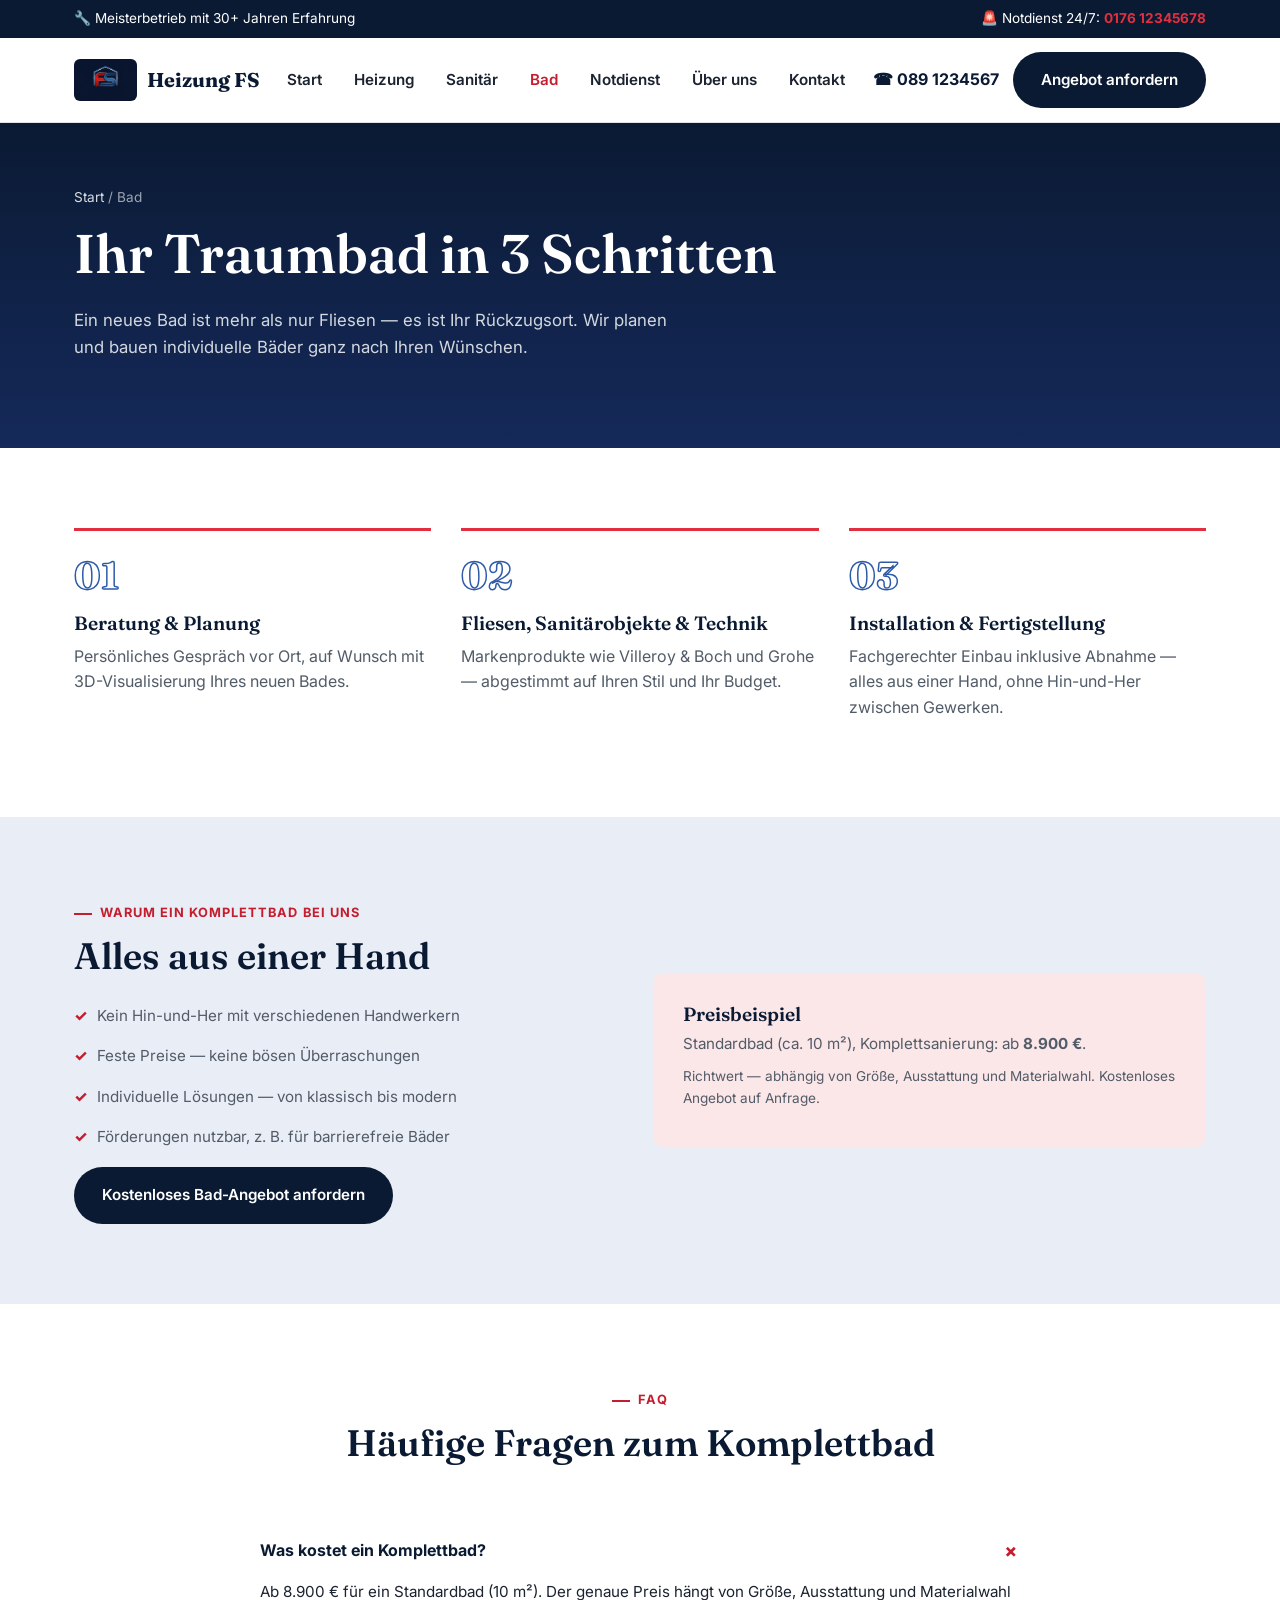
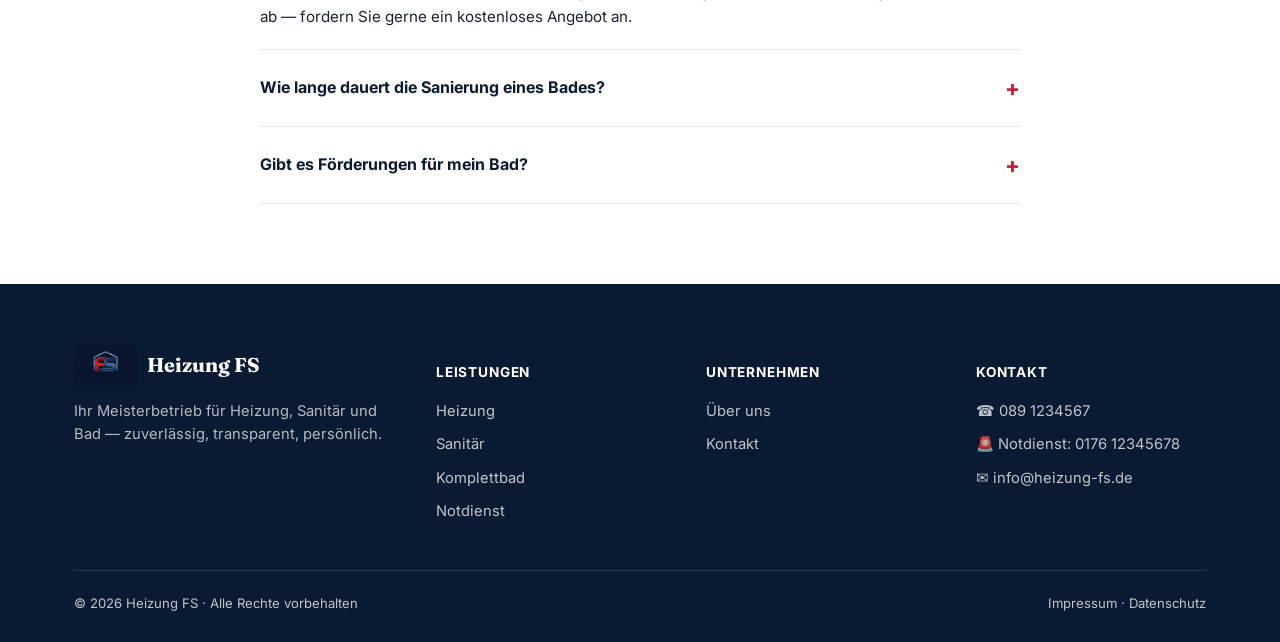
==== bad.html @ f5cf5ddc "Add files via upload" ====
<!DOCTYPE html>
<html lang="de">
<head>
<meta charset="UTF-8">
<meta name="viewport" content="width=device-width, initial-scale=1.0">
<title>Komplettbad | Heizung FS</title>
<meta name="description" content="Ihr Traumbad in 3 Schritten: Beratung, Planung und Installation aus einer Hand. Jetzt kostenloses Angebot anfordern.">
<link rel="preconnect" href="https://fonts.googleapis.com">
<link href="https://fonts.googleapis.com/css2?family=Fraunces:wght@500;600;700&family=Inter:wght@400;500;600;700;800&display=swap" rel="stylesheet">
<link rel="stylesheet" href="css/style.css">
</head>
<body>

<div class="emergency-strip">
  <div class="wrap">
    <span>🔧 Meisterbetrieb mit 30+ Jahren Erfahrung</span>
    <span>🚨 Notdienst 24/7: <a class="phone" href="tel:+4917612345678">0176 12345678</a></span>
  </div>
</div>

<header class="site-header">
  <div class="wrap nav-row">
    <a href="index.html" class="logo"><img src="img/logo.png" alt="Heizung FS Logo" class="logo-img"> Heizung FS</a>
    <nav class="main-nav">
      <a href="index.html">Start</a>
      <a href="heizung.html">Heizung</a>
      <a href="sanitaer.html">Sanitär</a>
      <a href="bad.html" class="active">Bad</a>
      <a href="notdienst.html">Notdienst</a>
      <a href="ueber-uns.html">Über uns</a>
      <a href="kontakt.html">Kontakt</a>
    </nav>
    <div class="nav-cta">
      <a href="tel:+4989123456" class="btn-text" style="font-weight:700;color:var(--blue-900);">☎ 089 1234567</a>
      <a href="kontakt.html" class="btn btn-dark">Angebot anfordern</a>
      <button class="menu-toggle" aria-label="Menü öffnen"><span></span><span></span><span></span></button>
    </div>
  </div>
</header>

<section class="page-hero">
  <div class="wrap">
    <div class="breadcrumb"><a href="index.html">Start</a> / Bad</div>
    <h1>Ihr Traumbad in 3 Schritten</h1>
    <p>Ein neues Bad ist mehr als nur Fliesen — es ist Ihr Rückzugsort. Wir planen und bauen individuelle Bäder ganz nach Ihren Wünschen.</p>
  </div>
</section>

<section class="bg-white">
  <div class="wrap">
    <div class="steps">
      <div class="step">
        <div class="num">01</div>
        <h3>Beratung &amp; Planung</h3>
        <p>Persönliches Gespräch vor Ort, auf Wunsch mit 3D-Visualisierung Ihres neuen Bades.</p>
      </div>
      <div class="step">
        <div class="num">02</div>
        <h3>Fliesen, Sanitärobjekte &amp; Technik</h3>
        <p>Markenprodukte wie Villeroy &amp; Boch und Grohe — abgestimmt auf Ihren Stil und Ihr Budget.</p>
      </div>
      <div class="step">
        <div class="num">03</div>
        <h3>Installation &amp; Fertigstellung</h3>
        <p>Fachgerechter Einbau inklusive Abnahme — alles aus einer Hand, ohne Hin-und-Her zwischen Gewerken.</p>
      </div>
    </div>
  </div>
</section>

<section class="bg-tint">
  <div class="wrap">
    <div class="grid-2" style="align-items:center;">
      <div>
        <div class="eyebrow">Warum ein Komplettbad bei uns</div>
        <h2>Alles aus einer Hand</h2>
        <ul class="checklist">
          <li>Kein Hin-und-Her mit verschiedenen Handwerkern</li>
          <li>Feste Preise — keine bösen Überraschungen</li>
          <li>Individuelle Lösungen — von klassisch bis modern</li>
          <li>Förderungen nutzbar, z. B. für barrierefreie Bäder</li>
        </ul>
        <a href="kontakt.html" class="btn btn-dark" style="margin-top:10px;">Kostenloses Bad-Angebot anfordern</a>
      </div>
      <div class="card" style="background:var(--orange-100);border:none;">
        <h3>Preisbeispiel</h3>
        <p style="font-size:0.95rem;">Standardbad (ca. 10 m²), Komplettsanierung: ab <strong>8.900 €</strong>.</p>
        <p style="font-size:0.85rem;color:var(--ink-soft);">Richtwert — abhängig von Größe, Ausstattung und Materialwahl. Kostenloses Angebot auf Anfrage.</p>
      </div>
    </div>
  </div>
</section>

<section class="bg-white">
  <div class="wrap">
    <div class="section-head center">
      <div class="eyebrow">FAQ</div>
      <h2>Häufige Fragen zum Komplettbad</h2>
    </div>
    <div style="max-width:760px;margin:0 auto;">
      <div class="faq-item open">
        <div class="faq-q"><span>Was kostet ein Komplettbad?</span><span class="icon-toggle">+</span></div>
        <div class="faq-a">Ab 8.900 € für ein Standardbad (10 m²). Der genaue Preis hängt von Größe, Ausstattung und Materialwahl ab — fordern Sie gerne ein kostenloses Angebot an.</div>
      </div>
      <div class="faq-item">
        <div class="faq-q"><span>Wie lange dauert die Sanierung eines Bades?</span><span class="icon-toggle">+</span></div>
        <div class="faq-a">In der Regel 1–2 Wochen, abhängig vom Umfang der Arbeiten und der Größe des Bades.</div>
      </div>
      <div class="faq-item">
        <div class="faq-q"><span>Gibt es Förderungen für mein Bad?</span><span class="icon-toggle">+</span></div>
        <div class="faq-a">Ja! Besonders für barrierefreie Bäder oder energieeffiziente Lösungen wie Fußbodenheizung gibt es Förderprogramme. Wir beraten Sie gerne dazu.</div>
      </div>
    </div>
  </div>
</section>

<footer class="site-footer">
  <div class="wrap">
    <div class="footer-grid">
      <div>
        <div class="logo" style="color:#fff;margin-bottom:14px;"><img src="img/logo.png" alt="Heizung FS Logo" class="logo-img"> Heizung FS</div>
        <p style="color:rgba(255,255,255,0.7);font-size:0.92rem;">Ihr Meisterbetrieb für Heizung, Sanitär und Bad — zuverlässig, transparent, persönlich.</p>
      </div>
      <div>
        <h4>Leistungen</h4>
        <ul>
          <li><a href="heizung.html">Heizung</a></li>
          <li><a href="sanitaer.html">Sanitär</a></li>
          <li><a href="bad.html">Komplettbad</a></li>
          <li><a href="notdienst.html">Notdienst</a></li>
        </ul>
      </div>
      <div>
        <h4>Unternehmen</h4>
        <ul>
          <li><a href="ueber-uns.html">Über uns</a></li>
          <li><a href="kontakt.html">Kontakt</a></li>
        </ul>
      </div>
      <div>
        <h4>Kontakt</h4>
        <ul>
          <li>☎ 089 1234567</li>
          <li>🚨 Notdienst: 0176 12345678</li>
          <li>✉ info@heizung-fs.de</li>
        </ul>
      </div>
    </div>
    <div class="footer-bottom">
      <span>© 2026 Heizung FS · Alle Rechte vorbehalten</span>
      <span><a href="#">Impressum</a> · <a href="#">Datenschutz</a></span>
    </div>
  </div>
</footer>

<script src="js/main.js"></script>
</body>
</html>
---- css/style.css ----
/* ===========================================================
   Heizung FS — Prototyp
   Palette: Tiefblau (Wasser/Vertrauen) + Wärme-Orange (Heizung)
   =========================================================== */

:root {
  /* Navy aus dem FS-Logo */
  --blue-900: #0a1a33;
  --blue-700: #15295a;
  --blue-500: #2e5ba8;
  --blue-100: #e9edf6;
  /* Rot aus dem FS-Logo, ersetzt das bisherige Orange als Hauptakzent */
  --orange-600: #c41e2e;
  --orange-500: #e0303f;
  --orange-100: #fbe6e8;
  --cream: #f6f5f3;
  --white: #ffffff;
  --ink: #1b2230;
  --ink-soft: #525c68;
  --line: #e1e2e6;
  --radius: 10px;
  --shadow: 0 10px 30px -10px rgba(10, 26, 51, 0.22);
  --maxw: 1180px;
  --font-display: "Fraunces", Georgia, serif;
  --font-body: "Inter", "Segoe UI", Arial, sans-serif;
}

* { box-sizing: border-box; }
html { scroll-behavior: smooth; }

body {
  margin: 0;
  font-family: var(--font-body);
  color: var(--ink);
  background: var(--cream);
  font-size: 16px;
  line-height: 1.6;
  -webkit-font-smoothing: antialiased;
}

img { max-width: 100%; display: block; }
a { color: inherit; text-decoration: none; }

.wrap {
  max-width: var(--maxw);
  margin: 0 auto;
  padding: 0 24px;
}

h1, h2, h3 {
  font-family: var(--font-display);
  font-weight: 600;
  line-height: 1.15;
  margin: 0 0 0.5em;
  color: var(--blue-900);
}

h1 { font-size: clamp(2.1rem, 5vw, 3.4rem); }
h2 { font-size: clamp(1.6rem, 3.2vw, 2.3rem); }
h3 { font-size: 1.2rem; }

p { margin: 0 0 1em; color: var(--ink-soft); }

.eyebrow {
  display: inline-flex;
  align-items: center;
  gap: 8px;
  font-size: 0.8rem;
  font-weight: 700;
  letter-spacing: 0.08em;
  text-transform: uppercase;
  color: var(--orange-600);
  margin-bottom: 0.9em;
}
.eyebrow::before {
  content: "";
  width: 18px;
  height: 2px;
  background: var(--orange-600);
  display: inline-block;
}

/* ---------- Buttons ---------- */
.btn {
  display: inline-flex;
  align-items: center;
  justify-content: center;
  gap: 8px;
  padding: 14px 26px;
  border-radius: 999px;
  font-weight: 600;
  font-size: 0.95rem;
  border: 2px solid transparent;
  cursor: pointer;
  transition: transform 0.15s ease, box-shadow 0.15s ease, background 0.15s ease;
  min-height: 48px;
}
.btn:active { transform: translateY(1px); }

.btn-primary {
  background: var(--orange-600);
  color: var(--white);
  box-shadow: 0 8px 20px -6px rgba(217, 98, 43, 0.55);
}
.btn-primary:hover { background: #c2541f; }

.btn-outline {
  background: transparent;
  border-color: rgba(255,255,255,0.55);
  color: var(--white);
}
.btn-outline:hover { background: rgba(255,255,255,0.12); }

.btn-dark {
  background: var(--blue-900);
  color: var(--white);
}
.btn-dark:hover { background: var(--blue-700); }

/* ---------- Top bar / emergency strip ---------- */
.emergency-strip {
  background: var(--blue-900);
  color: #fff;
  font-size: 0.85rem;
}
.emergency-strip .wrap {
  display: flex;
  align-items: center;
  justify-content: space-between;
  padding: 8px 24px;
  flex-wrap: wrap;
  gap: 6px;
}
.emergency-strip a.phone {
  color: var(--orange-500);
  font-weight: 700;
}

/* ---------- Header / Nav ---------- */
header.site-header {
  background: var(--white);
  border-bottom: 1px solid var(--line);
  position: sticky;
  top: 0;
  z-index: 50;
}
.nav-row {
  display: flex;
  align-items: center;
  justify-content: space-between;
  padding: 14px 24px;
  gap: 20px;
}
.logo {
  display: flex;
  align-items: center;
  gap: 10px;
  font-family: var(--font-display);
  font-weight: 700;
  font-size: 1.25rem;
  color: var(--blue-900);
  white-space: nowrap;
}
.logo .mark {
  width: 38px;
  height: 38px;
  border-radius: 9px;
  background: linear-gradient(135deg, var(--orange-500), var(--blue-700));
  display: flex;
  align-items: center;
  justify-content: center;
  color: #fff;
  font-weight: 800;
  font-size: 0.95rem;
  flex-shrink: 0;
}
.logo-img {
  height: 42px;
  width: auto;
  flex-shrink: 0;
  border-radius: 6px;
}

nav.main-nav {
  display: flex;
  align-items: center;
  gap: 28px;
}
nav.main-nav a {
  font-size: 0.95rem;
  font-weight: 600;
  color: var(--ink);
  padding: 6px 2px;
  position: relative;
}
nav.main-nav a.active { color: var(--orange-600); }
nav.main-nav a:hover { color: var(--orange-600); }

.nav-cta {
  display: flex;
  align-items: center;
  gap: 14px;
}

.menu-toggle {
  display: none;
  background: none;
  border: none;
  cursor: pointer;
  padding: 8px;
}
.menu-toggle span {
  display: block;
  width: 26px;
  height: 2px;
  background: var(--blue-900);
  margin: 5px 0;
}

/* ---------- Hero ---------- */
.hero {
  background: linear-gradient(180deg, var(--blue-900) 0%, var(--blue-700) 60%, var(--blue-700) 100%);
  color: #fff;
  position: relative;
  overflow: hidden;
}
.hero::after {
  content: "";
  position: absolute;
  right: -120px;
  top: -120px;
  width: 480px;
  height: 480px;
  border-radius: 50%;
  background: radial-gradient(circle, rgba(234,126,63,0.35), transparent 70%);
}
.hero-inner {
  display: grid;
  grid-template-columns: 1.1fr 0.9fr;
  gap: 50px;
  align-items: center;
  padding: 80px 24px 90px;
}
.hero h1 { color: #fff; }
.hero p.lead {
  color: rgba(255,255,255,0.82);
  font-size: 1.15rem;
  max-width: 520px;
}
.hero-actions {
  display: flex;
  gap: 14px;
  margin-top: 28px;
  flex-wrap: wrap;
}
.hero-badges {
  display: flex;
  gap: 28px;
  margin-top: 46px;
  flex-wrap: wrap;
}
.hero-badges div {
  font-size: 0.85rem;
  color: rgba(255,255,255,0.75);
  border-left: 2px solid var(--orange-500);
  padding-left: 12px;
}
.hero-badges strong {
  display: block;
  font-family: var(--font-display);
  font-size: 1.4rem;
  color: #fff;
}

.hero-visual {
  background: rgba(255,255,255,0.06);
  border: 1px solid rgba(255,255,255,0.15);
  border-radius: var(--radius);
  padding: 28px;
  backdrop-filter: blur(4px);
}
.hero-visual ul { list-style: none; margin: 0; padding: 0; }
.hero-visual li {
  display: flex;
  gap: 12px;
  align-items: flex-start;
  padding: 12px 0;
  border-bottom: 1px solid rgba(255,255,255,0.12);
  color: rgba(255,255,255,0.9);
  font-size: 0.95rem;
}
.hero-visual li:last-child { border-bottom: none; }
.hero-visual li .dot {
  width: 8px; height: 8px;
  border-radius: 50%;
  background: var(--orange-500);
  margin-top: 7px;
  flex-shrink: 0;
}

/* ---------- Page hero (Unterseiten, schmaler) ---------- */
.page-hero {
  background: linear-gradient(180deg, var(--blue-900), var(--blue-700));
  color: #fff;
  padding: 64px 24px 70px;
}
.page-hero .wrap { max-width: var(--maxw); }
.page-hero h1 { color: #fff; margin-bottom: 0.4em; }
.page-hero p { color: rgba(255,255,255,0.82); max-width: 600px; font-size: 1.05rem; }
.breadcrumb {
  font-size: 0.85rem;
  color: rgba(255,255,255,0.6);
  margin-bottom: 14px;
}
.breadcrumb a { color: rgba(255,255,255,0.85); }
.breadcrumb a:hover { color: var(--orange-500); }

/* ---------- Sections ---------- */
section { padding: 80px 0; }
section.tight { padding: 56px 0; }
.section-head {
  max-width: 680px;
  margin-bottom: 48px;
}
.section-head.center { margin-left: auto; margin-right: auto; text-align: center; }

.bg-white { background: var(--white); }
.bg-tint { background: var(--blue-100); }
.bg-dark { background: var(--blue-900); color: #fff; }
.bg-dark h2, .bg-dark h3 { color: #fff; }
.bg-dark p { color: rgba(255,255,255,0.78); }

/* ---------- Grids / cards ---------- */
.grid-3 {
  display: grid;
  grid-template-columns: repeat(3, 1fr);
  gap: 26px;
}
.grid-2 {
  display: grid;
  grid-template-columns: repeat(2, 1fr);
  gap: 26px;
}

.card {
  background: var(--white);
  border: 1px solid var(--line);
  border-radius: var(--radius);
  padding: 30px;
  transition: transform 0.2s ease, box-shadow 0.2s ease;
}
.card:hover { transform: translateY(-4px); box-shadow: var(--shadow); }
.card .icon {
  width: 48px; height: 48px;
  border-radius: 10px;
  background: var(--orange-100);
  color: var(--orange-600);
  display: flex; align-items: center; justify-content: center;
  font-size: 1.4rem;
  margin-bottom: 18px;
}
.card h3 { margin-bottom: 0.4em; }
.card p { margin-bottom: 0.6em; font-size: 0.95rem; }
.card a.more {
  font-weight: 700;
  font-size: 0.9rem;
  color: var(--blue-700);
}
.card a.more:hover { color: var(--orange-600); }

.checklist { list-style: none; margin: 0; padding: 0; }
.checklist li {
  display: flex;
  gap: 10px;
  padding: 8px 0;
  font-size: 0.95rem;
  color: var(--ink-soft);
}
.checklist li::before {
  content: "✓";
  color: var(--orange-600);
  font-weight: 800;
  flex-shrink: 0;
}

/* ---------- Steps ---------- */
.steps {
  display: grid;
  grid-template-columns: repeat(3, 1fr);
  gap: 30px;
  counter-reset: step;
}
.step {
  position: relative;
  padding-top: 14px;
  border-top: 3px solid var(--orange-500);
}
.step .num {
  font-family: var(--font-display);
  font-size: 2.4rem;
  color: var(--blue-100);
  -webkit-text-stroke: 1.5px var(--blue-500);
  color: transparent;
  margin-bottom: 6px;
  font-weight: 700;
}

/* ---------- Testimonials ---------- */
.testimonial {
  background: var(--white);
  border-radius: var(--radius);
  padding: 28px;
  border: 1px solid var(--line);
}
.testimonial p.quote {
  font-family: var(--font-display);
  font-size: 1.1rem;
  color: var(--ink);
  font-style: italic;
}
.testimonial .who {
  font-size: 0.85rem;
  color: var(--ink-soft);
  font-weight: 600;
}

/* ---------- CTA band ---------- */
.cta-band {
  background: linear-gradient(120deg, var(--orange-600), #c2541f);
  color: #fff;
  border-radius: 16px;
  padding: 50px;
  display: flex;
  align-items: center;
  justify-content: space-between;
  gap: 30px;
  flex-wrap: wrap;
}
.cta-band h2 { color: #fff; margin-bottom: 0.3em; }
.cta-band p { color: rgba(255,255,255,0.9); margin-bottom: 0; }

/* ---------- FAQ ---------- */
.faq-item {
  border-bottom: 1px solid var(--line);
  padding: 20px 0;
}
.faq-q {
  display: flex;
  justify-content: space-between;
  align-items: center;
  cursor: pointer;
  font-weight: 700;
  color: var(--blue-900);
  gap: 16px;
}
.faq-q .icon-toggle {
  font-size: 1.4rem;
  color: var(--orange-600);
  flex-shrink: 0;
  transition: transform 0.2s ease;
}
.faq-item.open .icon-toggle { transform: rotate(45deg); }
.faq-a {
  display: none;
  margin-top: 12px;
  font-size: 0.95rem;
}
.faq-item.open .faq-a { display: block; }

/* ---------- Notdienst-specific ---------- */
.emergency-hero {
  background: radial-gradient(circle at 20% 20%, #b8401b, var(--blue-900) 65%);
}
.pulse-dot {
  width: 12px; height: 12px;
  border-radius: 50%;
  background: #4caf6d;
  display: inline-block;
  position: relative;
}
.pulse-dot::after {
  content: "";
  position: absolute;
  inset: -4px;
  border-radius: 50%;
  border: 2px solid #4caf6d;
  animation: pulse 1.6s infinite;
}
@keyframes pulse {
  0% { transform: scale(0.8); opacity: 0.9; }
  100% { transform: scale(1.8); opacity: 0; }
}
.big-phone {
  font-family: var(--font-display);
  font-size: clamp(2rem, 6vw, 3.2rem);
  color: #fff;
  font-weight: 700;
}

/* ---------- Footer ---------- */
footer.site-footer {
  background: var(--blue-900);
  color: rgba(255,255,255,0.75);
  padding: 60px 0 28px;
}
.footer-grid {
  display: grid;
  grid-template-columns: 1.4fr 1fr 1fr 1fr;
  gap: 40px;
  padding-bottom: 36px;
  border-bottom: 1px solid rgba(255,255,255,0.12);
}
.footer-grid h4 {
  color: #fff;
  font-size: 0.85rem;
  letter-spacing: 0.06em;
  text-transform: uppercase;
  margin-bottom: 16px;
}
.footer-grid ul { list-style: none; margin: 0; padding: 0; }
.footer-grid li { margin-bottom: 10px; font-size: 0.92rem; }
.footer-grid a:hover { color: var(--orange-500); }
.footer-bottom {
  display: flex;
  justify-content: space-between;
  align-items: center;
  padding-top: 22px;
  font-size: 0.82rem;
  flex-wrap: wrap;
  gap: 12px;
}
.footer-bottom a:hover { color: var(--orange-500); }

/* ---------- Responsive ---------- */
@media (max-width: 940px) {
  .hero-inner { grid-template-columns: 1fr; padding: 56px 24px 60px; }
  .grid-3, .grid-2, .steps { grid-template-columns: 1fr; }
  .footer-grid { grid-template-columns: 1fr 1fr; }
}

@media (max-width: 760px) {
  nav.main-nav {
    position: fixed;
    top: 70px;
    left: 0; right: 0;
    background: var(--white);
    flex-direction: column;
    align-items: flex-start;
    padding: 20px 24px;
    gap: 18px;
    border-bottom: 1px solid var(--line);
    transform: translateY(-110%);
    transition: transform 0.25s ease;
    box-shadow: var(--shadow);
  }
  nav.main-nav.open { transform: translateY(0); }
  .menu-toggle { display: block; }
  .nav-cta .btn-text { display: none; }
  .footer-grid { grid-template-columns: 1fr; }
  .cta-band { flex-direction: column; text-align: center; padding: 36px 24px; }
  section { padding: 56px 0; }
  .emergency-strip .wrap { justify-content: center; text-align: center; }
}

@media (max-width: 420px) {
  .nav-cta .btn { padding: 10px 16px; font-size: 0.85rem; }
}
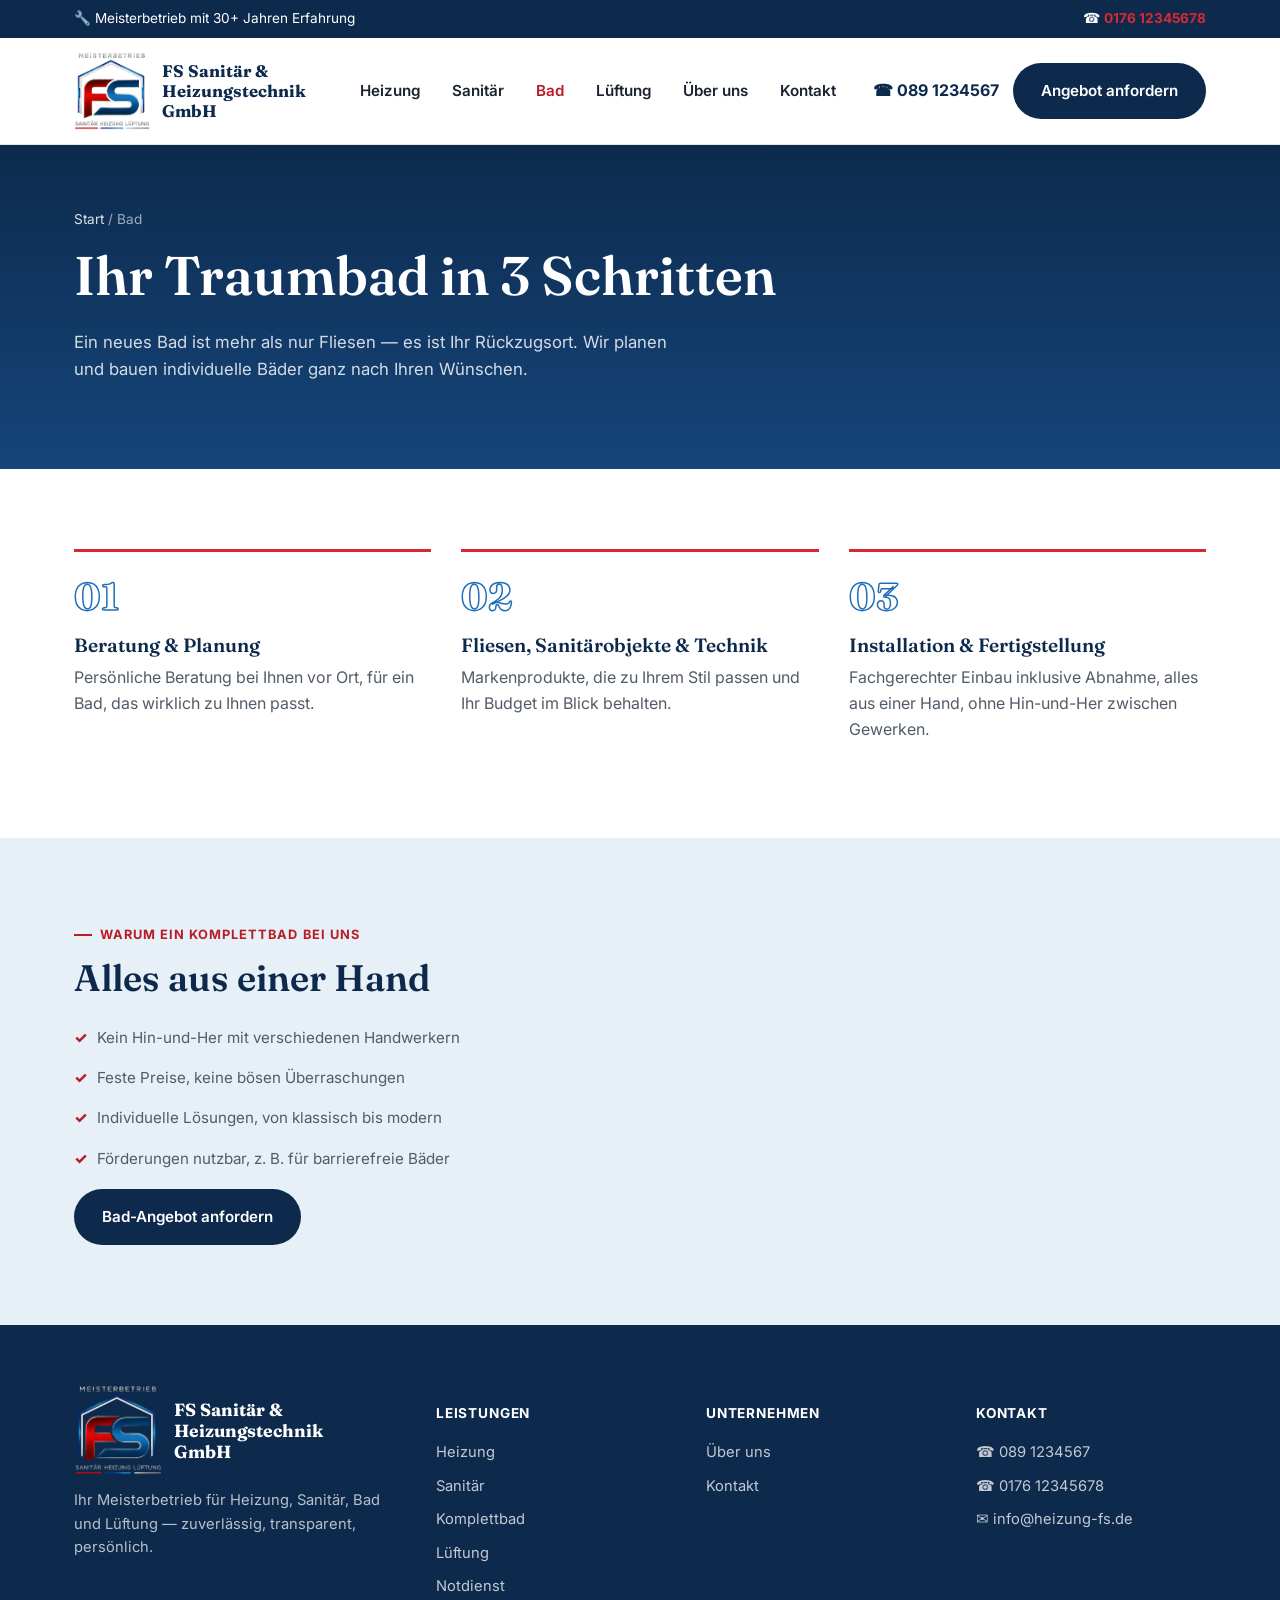
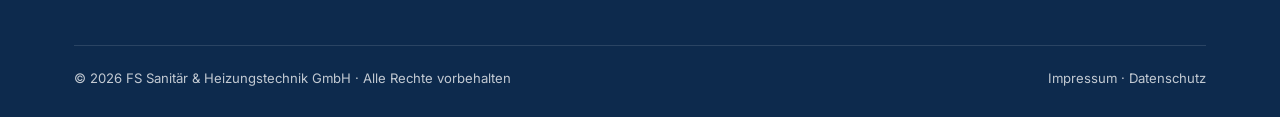
==== commit 97498bdc: "Add files via upload" ====
--- a/bad.html
+++ b/bad.html
@@ -3,8 +3,8 @@
 <head>
 <meta charset="UTF-8">
 <meta name="viewport" content="width=device-width, initial-scale=1.0">
-<title>Komplettbad | Heizung FS</title>
-<meta name="description" content="Ihr Traumbad in 3 Schritten: Beratung, Planung und Installation aus einer Hand. Jetzt kostenloses Angebot anfordern.">
+<title>Komplettbad | FS Sanitär & Heizungstechnik GmbH</title>
+<meta name="description" content="Ihr Traumbad in 3 Schritten: Beratung, Planung und Installation aus einer Hand.">
 <link rel="preconnect" href="https://fonts.googleapis.com">
 <link href="https://fonts.googleapis.com/css2?family=Fraunces:wght@500;600;700&family=Inter:wght@400;500;600;700;800&display=swap" rel="stylesheet">
 <link rel="stylesheet" href="css/style.css">
@@ -14,19 +14,18 @@
 <div class="emergency-strip">
   <div class="wrap">
     <span>🔧 Meisterbetrieb mit 30+ Jahren Erfahrung</span>
-    <span>🚨 Notdienst 24/7: <a class="phone" href="tel:+4917612345678">0176 12345678</a></span>
+    <span>☎ <a class="phone" href="tel:+4917612345678">0176 12345678</a></span>
   </div>
 </div>
 
 <header class="site-header">
   <div class="wrap nav-row">
-    <a href="index.html" class="logo"><img src="img/logo.png" alt="Heizung FS Logo" class="logo-img"> Heizung FS</a>
+    <a href="index.html" class="logo"><img src="img/logo.png" alt="FS Sanitär & Heizungstechnik GmbH Logo" class="logo-img"><span class="company-name">FS Sanitär &amp; Heizungstechnik GmbH</span></a>
     <nav class="main-nav">
-      <a href="index.html">Start</a>
       <a href="heizung.html">Heizung</a>
       <a href="sanitaer.html">Sanitär</a>
       <a href="bad.html" class="active">Bad</a>
-      <a href="notdienst.html">Notdienst</a>
+      <a href="lueftung.html">Lüftung</a>
       <a href="ueber-uns.html">Über uns</a>
       <a href="kontakt.html">Kontakt</a>
     </nav>
@@ -52,17 +51,17 @@
       <div class="step">
         <div class="num">01</div>
         <h3>Beratung &amp; Planung</h3>
-        <p>Persönliches Gespräch vor Ort, auf Wunsch mit 3D-Visualisierung Ihres neuen Bades.</p>
+        <p>Persönliche Beratung bei Ihnen vor Ort, für ein Bad, das wirklich zu Ihnen passt.</p>
       </div>
       <div class="step">
         <div class="num">02</div>
         <h3>Fliesen, Sanitärobjekte &amp; Technik</h3>
-        <p>Markenprodukte wie Villeroy &amp; Boch und Grohe — abgestimmt auf Ihren Stil und Ihr Budget.</p>
+        <p>Markenprodukte, die zu Ihrem Stil passen und Ihr Budget im Blick behalten.</p>
       </div>
       <div class="step">
         <div class="num">03</div>
         <h3>Installation &amp; Fertigstellung</h3>
-        <p>Fachgerechter Einbau inklusive Abnahme — alles aus einer Hand, ohne Hin-und-Her zwischen Gewerken.</p>
+        <p>Fachgerechter Einbau inklusive Abnahme, alles aus einer Hand, ohne Hin-und-Her zwischen Gewerken.</p>
       </div>
     </div>
   </div>
@@ -70,47 +69,15 @@
 
 <section class="bg-tint">
   <div class="wrap">
-    <div class="grid-2" style="align-items:center;">
-      <div>
-        <div class="eyebrow">Warum ein Komplettbad bei uns</div>
-        <h2>Alles aus einer Hand</h2>
-        <ul class="checklist">
-          <li>Kein Hin-und-Her mit verschiedenen Handwerkern</li>
-          <li>Feste Preise — keine bösen Überraschungen</li>
-          <li>Individuelle Lösungen — von klassisch bis modern</li>
-          <li>Förderungen nutzbar, z. B. für barrierefreie Bäder</li>
-        </ul>
-        <a href="kontakt.html" class="btn btn-dark" style="margin-top:10px;">Kostenloses Bad-Angebot anfordern</a>
-      </div>
-      <div class="card" style="background:var(--orange-100);border:none;">
-        <h3>Preisbeispiel</h3>
-        <p style="font-size:0.95rem;">Standardbad (ca. 10 m²), Komplettsanierung: ab <strong>8.900 €</strong>.</p>
-        <p style="font-size:0.85rem;color:var(--ink-soft);">Richtwert — abhängig von Größe, Ausstattung und Materialwahl. Kostenloses Angebot auf Anfrage.</p>
-      </div>
-    </div>
-  </div>
-</section>
-
-<section class="bg-white">
-  <div class="wrap">
-    <div class="section-head center">
-      <div class="eyebrow">FAQ</div>
-      <h2>Häufige Fragen zum Komplettbad</h2>
-    </div>
-    <div style="max-width:760px;margin:0 auto;">
-      <div class="faq-item open">
-        <div class="faq-q"><span>Was kostet ein Komplettbad?</span><span class="icon-toggle">+</span></div>
-        <div class="faq-a">Ab 8.900 € für ein Standardbad (10 m²). Der genaue Preis hängt von Größe, Ausstattung und Materialwahl ab — fordern Sie gerne ein kostenloses Angebot an.</div>
-      </div>
-      <div class="faq-item">
-        <div class="faq-q"><span>Wie lange dauert die Sanierung eines Bades?</span><span class="icon-toggle">+</span></div>
-        <div class="faq-a">In der Regel 1–2 Wochen, abhängig vom Umfang der Arbeiten und der Größe des Bades.</div>
-      </div>
-      <div class="faq-item">
-        <div class="faq-q"><span>Gibt es Förderungen für mein Bad?</span><span class="icon-toggle">+</span></div>
-        <div class="faq-a">Ja! Besonders für barrierefreie Bäder oder energieeffiziente Lösungen wie Fußbodenheizung gibt es Förderprogramme. Wir beraten Sie gerne dazu.</div>
-      </div>
-    </div>
+    <div class="eyebrow">Warum ein Komplettbad bei uns</div>
+    <h2>Alles aus einer Hand</h2>
+    <ul class="checklist">
+      <li>Kein Hin-und-Her mit verschiedenen Handwerkern</li>
+      <li>Feste Preise, keine bösen Überraschungen</li>
+      <li>Individuelle Lösungen, von klassisch bis modern</li>
+      <li>Förderungen nutzbar, z. B. für barrierefreie Bäder</li>
+    </ul>
+    <a href="kontakt.html" class="btn btn-dark" style="margin-top:10px;">Bad-Angebot anfordern</a>
   </div>
 </section>
 
@@ -118,8 +85,8 @@
   <div class="wrap">
     <div class="footer-grid">
       <div>
-        <div class="logo" style="color:#fff;margin-bottom:14px;"><img src="img/logo.png" alt="Heizung FS Logo" class="logo-img"> Heizung FS</div>
-        <p style="color:rgba(255,255,255,0.7);font-size:0.92rem;">Ihr Meisterbetrieb für Heizung, Sanitär und Bad — zuverlässig, transparent, persönlich.</p>
+        <div class="logo" style="margin-bottom:14px;"><img src="img/logo.png" alt="FS Sanitär & Heizungstechnik GmbH Logo" class="logo-img"><span class="company-name">FS Sanitär &amp; Heizungstechnik GmbH</span></div>
+        <p style="color:rgba(255,255,255,0.7);font-size:0.92rem;">Ihr Meisterbetrieb für Heizung, Sanitär, Bad und Lüftung — zuverlässig, transparent, persönlich.</p>
       </div>
       <div>
         <h4>Leistungen</h4>
@@ -127,6 +94,7 @@
           <li><a href="heizung.html">Heizung</a></li>
           <li><a href="sanitaer.html">Sanitär</a></li>
           <li><a href="bad.html">Komplettbad</a></li>
+          <li><a href="lueftung.html">Lüftung</a></li>
           <li><a href="notdienst.html">Notdienst</a></li>
         </ul>
       </div>
@@ -141,13 +109,13 @@
         <h4>Kontakt</h4>
         <ul>
           <li>☎ 089 1234567</li>
-          <li>🚨 Notdienst: 0176 12345678</li>
+          <li>☎ 0176 12345678</li>
           <li>✉ info@heizung-fs.de</li>
         </ul>
       </div>
     </div>
     <div class="footer-bottom">
-      <span>© 2026 Heizung FS · Alle Rechte vorbehalten</span>
+      <span>© 2026 FS Sanitär & Heizungstechnik GmbH · Alle Rechte vorbehalten</span>
       <span><a href="#">Impressum</a> · <a href="#">Datenschutz</a></span>
     </div>
   </div>
--- a/css/style.css
+++ b/css/style.css
@@ -4,22 +4,22 @@
    =========================================================== */
 
 :root {
-  /* Navy aus dem FS-Logo */
-  --blue-900: #0a1a33;
-  --blue-700: #15295a;
-  --blue-500: #2e5ba8;
-  --blue-100: #e9edf6;
-  /* Rot aus dem FS-Logo, ersetzt das bisherige Orange als Hauptakzent */
-  --orange-600: #c41e2e;
-  --orange-500: #e0303f;
-  --orange-100: #fbe6e8;
+  /* Blau aus dem neuen FS-Logo (S) */
+  --blue-900: #0d2a4d;
+  --blue-700: #15457a;
+  --blue-500: #1f6fb8;
+  --blue-100: #e7eff7;
+  /* Rot aus dem neuen FS-Logo (F) */
+  --orange-600: #b91c26;
+  --orange-500: #d92834;
+  --orange-100: #fbe5e6;
   --cream: #f6f5f3;
   --white: #ffffff;
   --ink: #1b2230;
   --ink-soft: #525c68;
   --line: #e1e2e6;
   --radius: 10px;
-  --shadow: 0 10px 30px -10px rgba(10, 26, 51, 0.22);
+  --shadow: 0 10px 30px -10px rgba(13, 42, 77, 0.22);
   --maxw: 1180px;
   --font-display: "Fraunces", Georgia, serif;
   --font-body: "Inter", "Segoe UI", Arial, sans-serif;
@@ -154,12 +154,11 @@
 .logo {
   display: flex;
   align-items: center;
-  gap: 10px;
+  gap: 12px;
   font-family: var(--font-display);
   font-weight: 700;
   font-size: 1.25rem;
   color: var(--blue-900);
-  white-space: nowrap;
 }
 .logo .mark {
   width: 38px;
@@ -175,10 +174,26 @@
   flex-shrink: 0;
 }
 .logo-img {
-  height: 42px;
+  height: 78px;
   width: auto;
   flex-shrink: 0;
-  border-radius: 6px;
+  object-fit: contain;
+}
+.logo .company-name {
+  font-family: var(--font-display);
+  font-weight: 700;
+  font-size: 1.05rem;
+  line-height: 1.2;
+  color: var(--blue-900);
+  white-space: normal;
+  max-width: 160px;
+}
+.footer-grid .logo-img {
+  height: 90px;
+}
+.footer-grid .company-name {
+  color: #fff;
+  font-size: 1.1rem;
 }
 
 nav.main-nav {
@@ -336,6 +351,11 @@
   grid-template-columns: repeat(3, 1fr);
   gap: 26px;
 }
+.grid-4 {
+  display: grid;
+  grid-template-columns: repeat(4, 1fr);
+  gap: 22px;
+}
 .grid-2 {
   display: grid;
   grid-template-columns: repeat(2, 1fr);
@@ -535,6 +555,7 @@
 @media (max-width: 940px) {
   .hero-inner { grid-template-columns: 1fr; padding: 56px 24px 60px; }
   .grid-3, .grid-2, .steps { grid-template-columns: 1fr; }
+  .grid-4 { grid-template-columns: 1fr 1fr; }
   .footer-grid { grid-template-columns: 1fr 1fr; }
 }
 
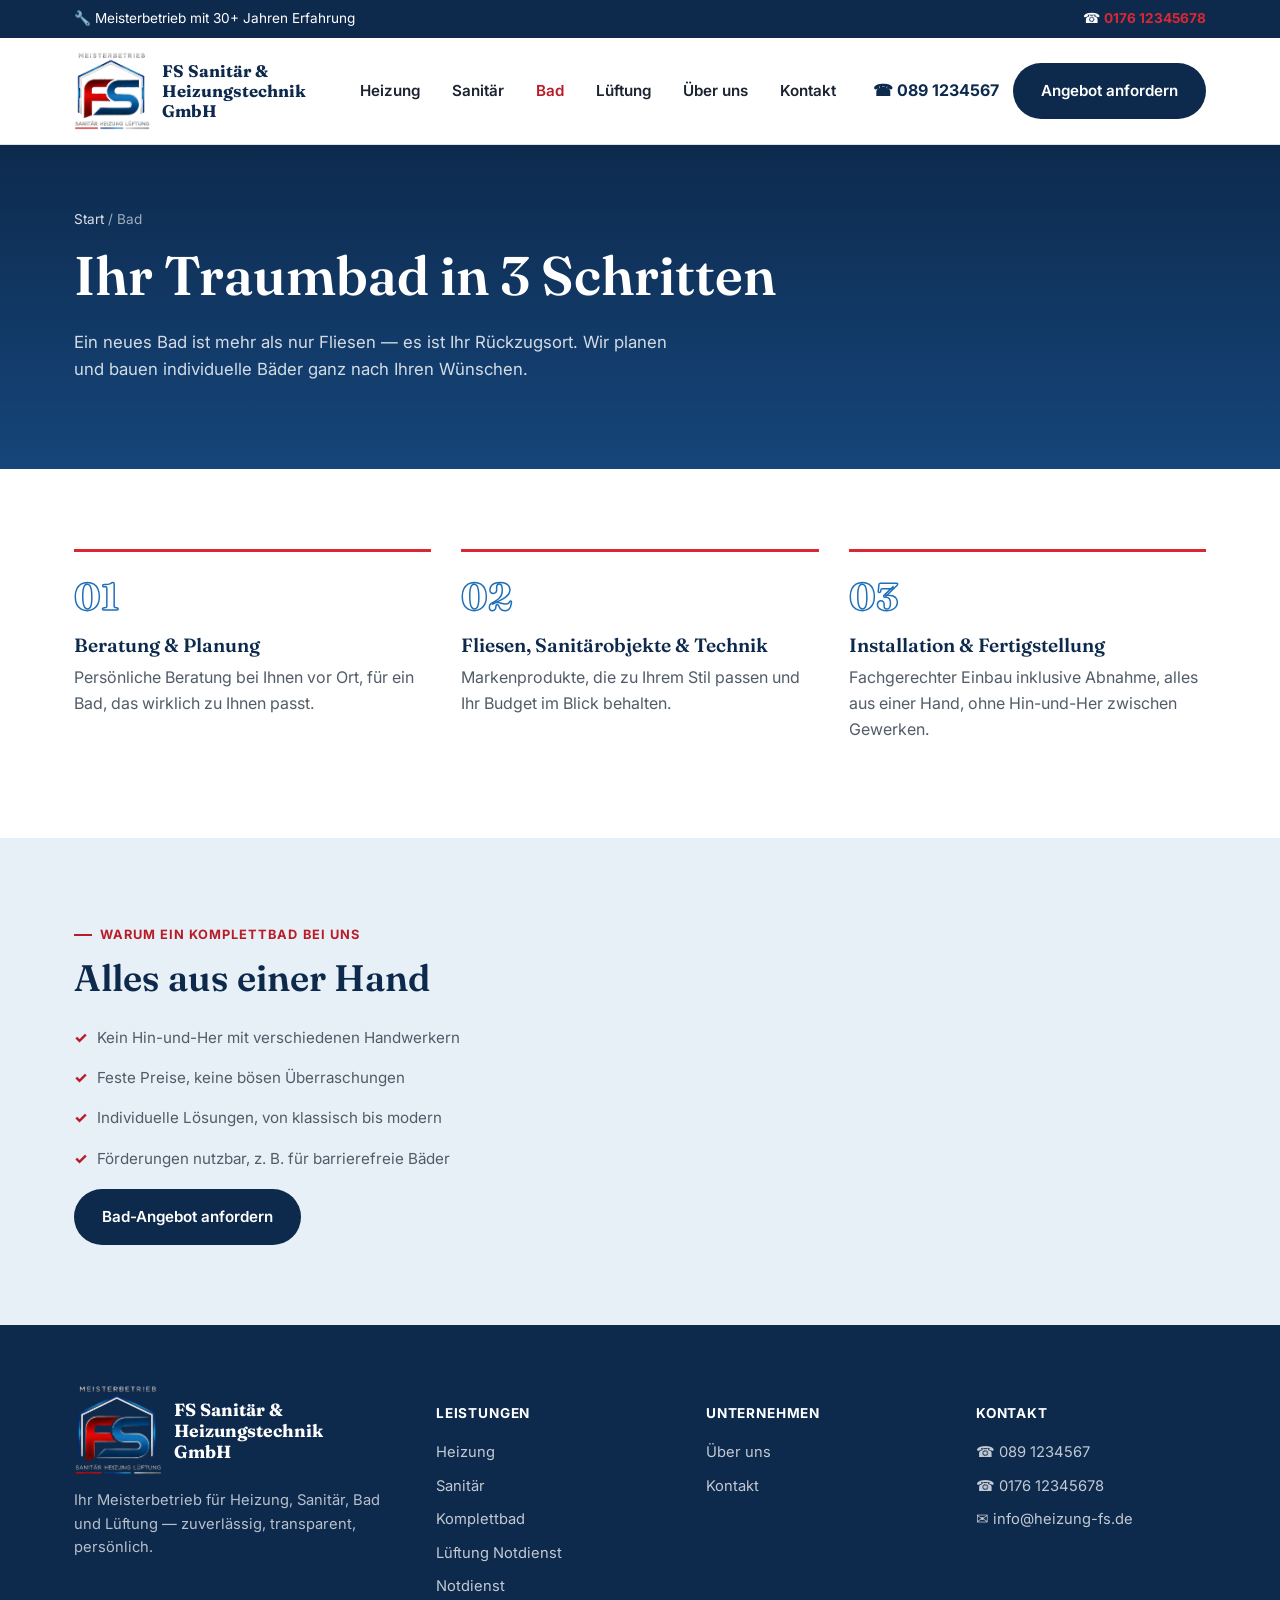
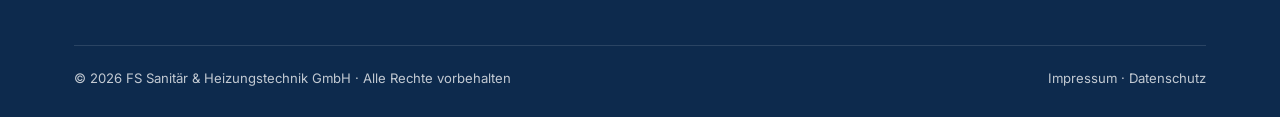
==== commit acd84cb8: "Add files via upload" ====
--- a/bad.html
+++ b/bad.html
@@ -94,7 +94,8 @@
           <li><a href="heizung.html">Heizung</a></li>
           <li><a href="sanitaer.html">Sanitär</a></li>
           <li><a href="bad.html">Komplettbad</a></li>
-          <li><a href="lueftung.html">Lüftung</a></li>
+          <li><a href="lueftung.html">Lüftung</a>
+      <a href="notdienst.html">Notdienst</a></li>
           <li><a href="notdienst.html">Notdienst</a></li>
         </ul>
       </div>
